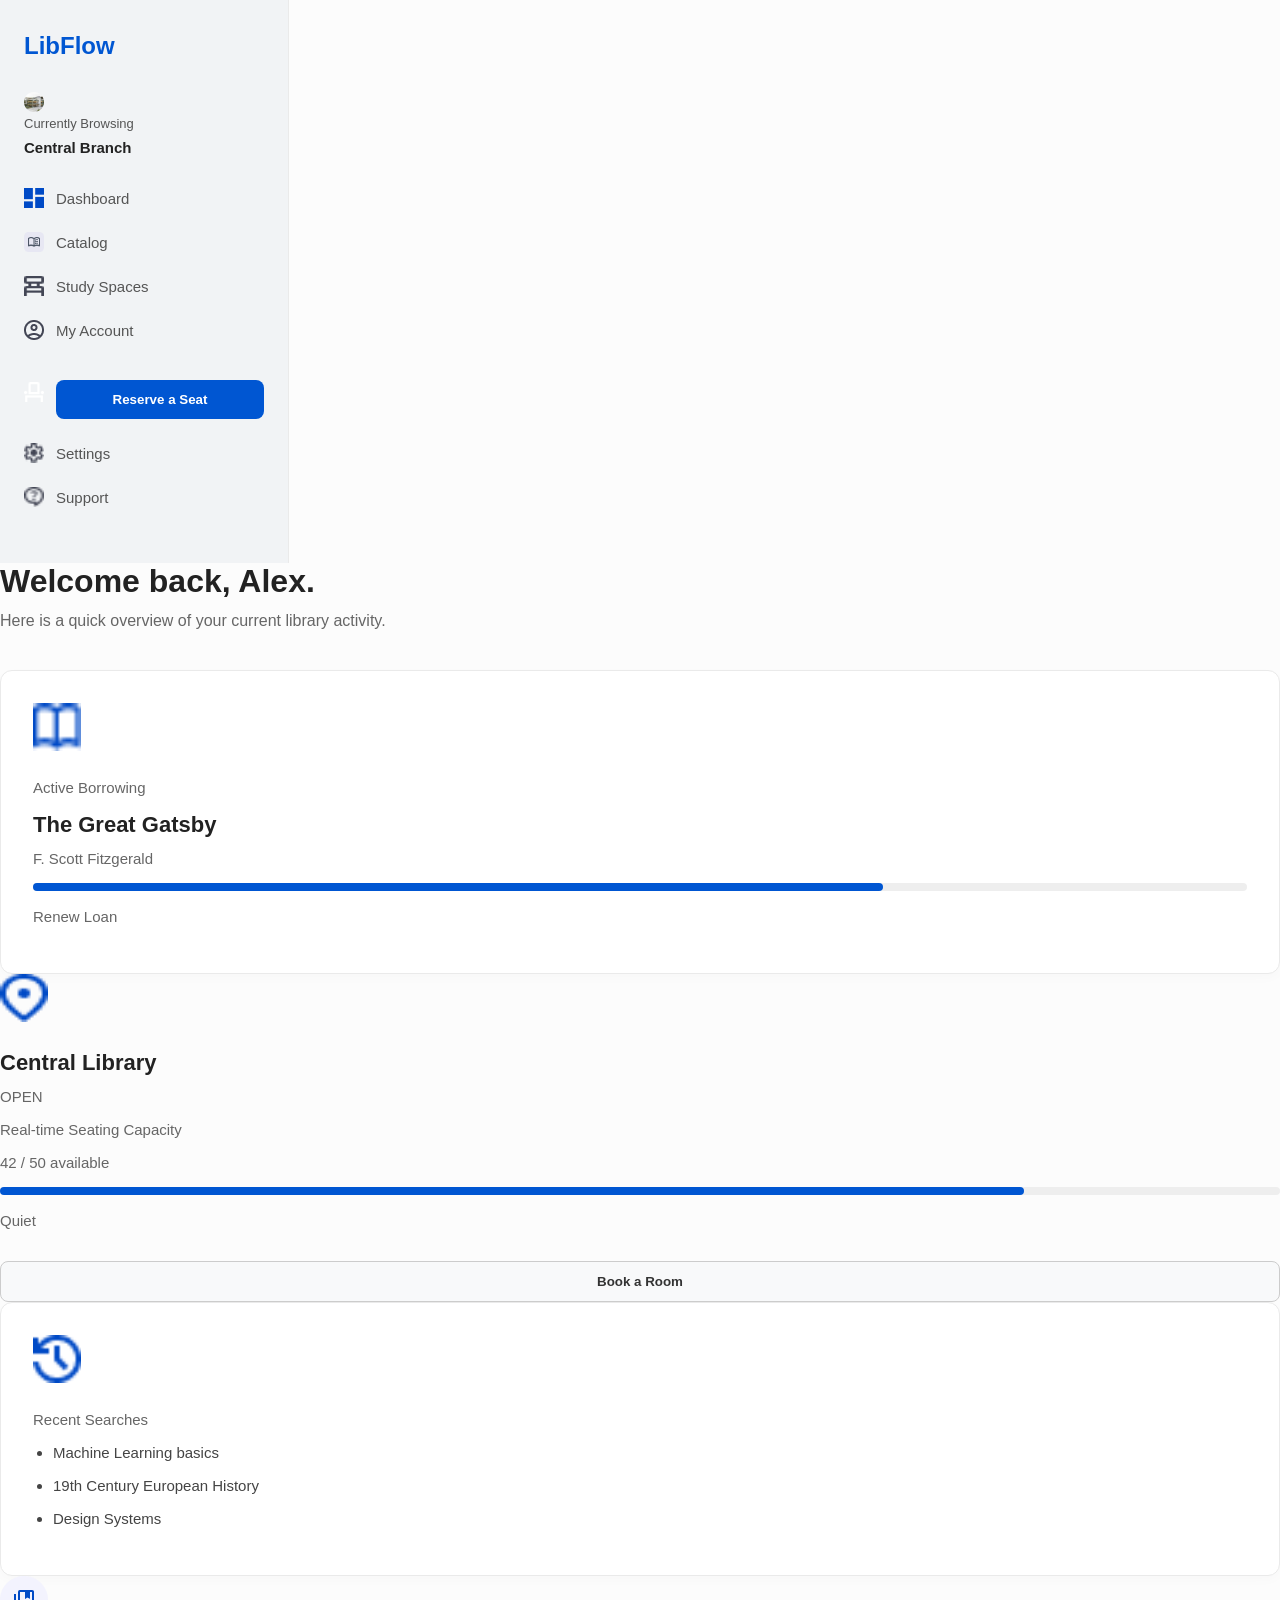
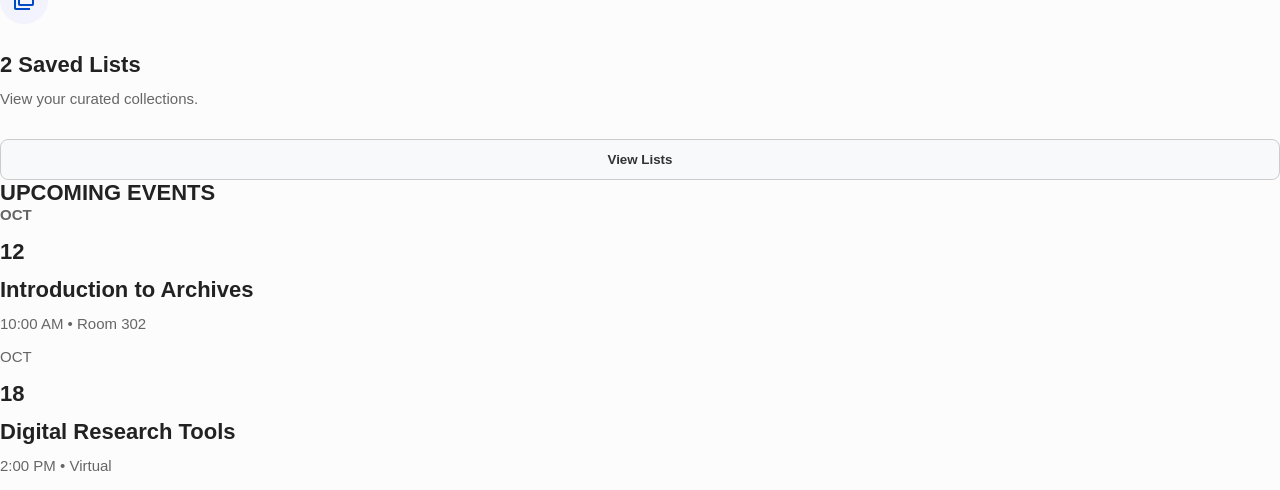
==== dashboard.html @ 7fce4b3e "first commit" ====
<!DOCTYPE html>
<html lang="en">

<head>
    <link rel="stylesheet" href="style.css">
    <meta charset="UTF-8">
    <meta name="viewport" content="width=device-width, initial-scale=1.0">
    <title>Document</title>
</head>

<body>
    <div class="side-nav-section">
        <h1 class="side-nav-title">
            LibFlow
        </h1>
        <img src="images/hero-image-1.png" class="side-nav-img">
        <p class="side-nav-description">
            Currently Browsing
        </p>
        <p class="side-nav-description">
            Central Branch
        </p>
        <div>
            <img src="images/dashboard.icon.png" class="side-nav-img">
            <a class="side-nav-links">
                Dashboard
            </a>
        </div>
        <div>
            <img src="images/black-book.png" class="side-nav-img">
            <a class="side-nav-links">
                Catalog
            </a>
        </div>
        <div>
            <img src="images/chair-2.png" class="side-nav-img">
            <a class="side-nav-links">
                Study Spaces
            </a>
        </div>
        <div>
            <img src="images/account-logo.png" class="side-nav-img">
            <a class="side-nav-links">
                My Account
            </a>
        </div>
        <div>
            <img src="images/study-image.png" class="side-nav-img">
            <button class="side-nav-button">
                Reserve a Seat
            </button>
        </div>
        <div>
            <img src="images/setting-logo.png" class="side-nav-img">
            <a class="side-nav-links">
                Settings
            </a>
        </div>
        <div>
            <img src="images/support-logo.png" class="side-nav-img">
            <a class="side-nav-links">
                Support
            </a>
        </div>
    </div>
    <div class="welcome-container">
        <h1 class="welcome-title">
            Welcome back, Alex.
        </h1>
        <p class="welcome-description">
            Here is a quick overview of your current library activity.
        </p>
    </div>
    <div>
        <div class="active-card">
            <img src="images/book-img.png" class="active-img">
            <p class="active-description">
                Active Borrowing
            </p>
            <h1 class="active-title">
                The Great Gatsby
            </h1>
            <p class="active-description">
                F. Scott Fitzgerald
            </p>
            <progress value="70" max="100">70%</progress class="active-progeress-bar">
            <p class="active-description">
                Renew Loan
            </p>
        </div>
        <div>
            <img src="images/location-image.png" class="active-img">
            <h1 class="active-title">
                Central Library
            </h1>
            <p class="active-description">
                OPEN
            </p>
            <p class="active-description">
                Real-time Seating Capacity
            </p>
            <p class="active-description">
                42
                / 50 available
            </p>
            <progress value="80" max="100">80%</progress class="active-progresss-bar">
            <p class="active-description">
                Quiet
            </p>
            <button class="active-button">
                Book a Room
            </button>
        </div>
    </div>
    <div>
        <div class="event-card">
            <img src="images/clock.png" class="event-img">
            <p class="event-description">
                Recent Searches
            </p>
            <ul class="event-list">
                <li class="event-list-items">
                    Machine Learning basics
                </li>
                <li class="event-list-items">
                    19th Century European History
                </li>
                <li class="event-list-items">
                    Design Systems
                </li>
            </ul>
        </div>
        <div>
            <img src="images/saved-icon.png" class="event-img">
            <h1 class="event-title">
                2 Saved Lists
            </h1>
            <p class="event-description">
                View your curated collections.
            </p>
            <button class="event-button">
                View Lists
            </button>
        </div>
        <div>
            <h1 class="event-title">
                UPCOMING EVENTS
                <p class="event-description">
                    OCT
                </p>
                <h1 class="event-title">
                    12
                </h1>
                <h2 class="event-title">
                    Introduction to Archives
                </h2>
                <p class="event-description">
                    10:00 AM • Room 302
                </p>
                <p class="event-description">
                    OCT
                </p>
                <h1 class="event-title">
                    18
                </h1>
                <h2 class="event-title">
                    Digital Research Tools
                </h2>
                <p class="event-description">
                    2:00 PM • Virtual
                </p>
        </div>
    </div>
</body>

</html>
---- style.css ----
/*global styles*/
body{
 margin: 0;
    font-family: -apple-system, BlinkMacSystemFont, 'Segoe UI', Roboto, Helvetica, Arial, sans-serif;
    color: #333;
    background-color: #fcfcfc;
}
ul{
 list-style-type: none;
    padding: 0;
    margin: 0;
}
a{
text-decoration: none;
    color: inherit;
    cursor: pointer;
}
text-blue {
    color: #0056D2;
}
/* =========================================
   Landing Page (index.html)
   ========================================= */
/* Navigation */
.nav-section {
    display: flex;
    justify-content: space-between;
    align-items: center;
    padding: 20px 60px;
    background-color: #fff;
    border-bottom: 1px solid #eaeaea;
}
.nav-description {
    font-size: 24px;
    font-weight: 900;
    color: #0056D2;
    margin: 0;
}
nav-button {
    background: none;
    border: none;
    font-size: 16px;
    font-weight: 600;
    margin-left: 20px;
    cursor: pointer;
    padding: 10px 20px;
    border-radius: 6px;
    color: #333;
}
.nav-button:last-child {
    background-color: #0056D2;
    color: #fff;
}
/* Hero */
.hero-section {
    display: flex;
    justify-content: space-between;
    align-items: center;
    padding: 80px 60px;
    background-color: #f8f9fa;
    gap: 40px;
}
.hero-section > div {
    flex: 1;
}
.hero-title {
    font-size: 56px;
    line-height: 1.2;
    margin-top: 0;
    margin-bottom: 24px;
    color: #222;
}
.hero-description {
    font-size: 18px;
    color: #555;
    margin-bottom: 40px;
    max-width: 480px;
    line-height: 1.6;
}
.hero-input {
    padding: 14px 20px;
    font-size: 16px;
    border: 1px solid #ccc;
    border-radius: 8px;
    width: 320px;
    outline: none;
}
.hero-button {
    padding: 14px 28px;
    font-size: 16px;
    font-weight: 600;
    background-color: #0056D2;
    color: #fff;
    border: none;
    border-radius: 8px;
    cursor: pointer;
    margin-left: 12px;
}
.hero-img {
    width: 100%;
    border-radius: 12px;
    box-shadow: 0 20px 40px rgba(0,0,0,0.05);
}
/* Workflow Section */
.workflow-section {
    padding: 80px 60px;
    text-align: center;
    background-color: #fff;
}
.workflow-section > .workflow-title {
    font-size: 32px;
    margin-bottom: 16px;
    color: #222;
}
.workflow-section > .workflow-description {
    font-size: 18px;
    color: #666;
    margin-bottom: 60px;
}
.workflow-cards {
    display: flex;
    justify-content: space-between;
    gap: 30px;
    text-align: left;
}
.workflow-cards > div {
    flex: 1;
    padding: 40px;
    background-color: #f8f9fa;
    border-radius: 12px;
    border: 1px solid #eaeaea;
}
.workflow-cards .workflow-img {
    width: 48px;
    height: 48px;
    margin-bottom: 24px;
}
.workflow-cards .workflow-title {
    font-size: 20px;
    margin-bottom: 12px;
    color: #222;
}
.workflow-cards .workflow-description {
    font-size: 15px;
    color: #555;
    line-height: 1.6;
}
/* Context Section */
.context-section {
    display: flex;
    align-items: center;
    padding: 80px 60px;
    background-color: #f8f9fa;
    gap: 80px;
}
.context-image-wrapper {
    flex: 1;
}
.context-img {
    width: 100%;
    border-radius: 12px;
    box-shadow: 0 10px 30px rgba(0,0,0,0.1);
}
.context-content {
    flex: 1;
}
.context-title {
    font-size: 32px;
    margin-bottom: 24px;
    color: #222;
}
.context-description {
    font-size: 18px;
    color: #555;
    margin-bottom: 32px;
    line-height: 1.6;
}
.workflow-list-items {
    font-size: 16px;
    margin-bottom: 16px;
    display: flex;
    align-items: center;
    color: #444;
}
.workflow-list-items::before {
    content: '✓';
    color: #0056D2;
    font-weight: bold;
    margin-right: 12px;
    background: #e6f0ff;
    padding: 2px 6px;
    border-radius: 50%;
    font-size: 12px;
}
/* Quote Section */
.quote-section {
    padding: 100px 60px;
    text-align: center;
    background-color: #fff;
    display: flex;
    flex-direction: column;
    align-items: center;
}
.quote-content {
    max-width: 800px;
}
.quote-text {
    font-size: 26px;
    font-weight: 500;
    color: #333;
    line-height: 1.5;
    margin-bottom: 40px;
}
.quote-section .workflow-img {
    width: 56px;
    height: 56px;
    border-radius: 50%;
    margin-bottom: 16px;
    object-fit: cover;
}
.quote-author {
    font-size: 16px;
    color: #666;
    line-height: 1.4;
}
.quote-author strong {
    color: #222;
    font-size: 18px;
}
/* Footer Section */
.footer-section {
    display: flex;
    justify-content: space-between;
    align-items: center;
    padding: 40px 60px;
    background-color: #f1f3f5;
    border-top: 1px solid #e9ecef;
}
.footer-section .workflow-title {
    font-size: 24px;
    font-weight: 900;
    color: #0056D2;
    margin: 0 0 8px 0;
}
.footer-section .workflow-description {
    font-size: 14px;
    color: #666;
    margin: 4px 0;
}
.footer-section .workflow-links {
    margin-left: 24px;
    font-size: 14px;
    color: #555;
    font-weight: 500;
}
.footer-section .workflow-links:hover {
    color: #0056D2;
}
/* =========================================
   Dashboard & Study Spaces
   ========================================= */
.dashboard-layout {
    display: flex;
    min-height: 100vh;
    background-color: #f8f9fa;
}
/* Side Navigation */
.side-nav-section {
    width: 240px;
    background-color: #f1f3f5;
    padding: 32px 24px;
    border-right: 1px solid #eaeaea;
    display: flex;
    flex-direction: column;
}
.side-nav-title {
    font-size: 24px;
    font-weight: 900;
    color: #0056D2;
    margin: 0 0 32px 0;
}
.side-nav-img {
    width: 20px;
    height: 20px;
    margin-right: 12px;
}
.side-nav-section > p.side-nav-description {
    margin: 4px 0;
    font-size: 13px;
    color: #555; 
}
.side-nav-section > p.side-nav-description:nth-of-type(2) {
    font-weight: 700;
    color: #222;
    margin-bottom: 32px;
    font-size: 15px;
}
.side-nav-section > div {
    display: flex;
    align-items: center;
    margin-bottom: 24px;
    cursor: pointer;
    color: #555;
}
.side-nav-section > div:hover {
    color: #0056D2;
}
.side-nav-links {
    font-size: 15px;
    font-weight: 500;
}
.side-nav-button {
    background-color: #0056D2;
    color: #fff;
    border: none;
    padding: 12px;
    width: 100%;
    border-radius: 8px;
    font-weight: 600;
    cursor: pointer;
    margin-top: 16px;
    margin-left: 0;
}
/* Main Content Area */
.main-content {
    flex: 1;
    padding: 48px;
    max-width: 1200px;
}
.welcome-title {
    font-size: 32px;
    margin: 0 0 12px 0;
    color: #222;
}
.welcome-description {
    font-size: 16px;
    color: #666;
    margin: 0 0 40px 0;
}
/* Dashboard Grid Layout */
.dashboard-grid {
    display: flex;
    gap: 32px;
}
.dashboard-grid > div {
    display: flex;
    flex-direction: column;
    gap: 32px;
    flex: 1;
}
/* Card Styles */
.active-card, .event-card, .dashboard-grid > div > div {
    background: #fff;
    border: 1px solid #eaeaea;
    border-radius: 12px;
    padding: 32px;
    box-shadow: 0 4px 12px rgba(0,0,0,0.02);
}
.active-img, .event-img {
    width: 48px;
    height: 48px;
    margin-bottom: 24px;
}
.active-title, .event-title {
    font-size: 22px;
    margin: 0 0 12px 0;
    color: #222;
}
.active-description, .event-description {
    font-size: 15px;
    color: #666;
    margin: 0 0 16px 0;
}
/* Progress bars */
progress {
    width: 100%;
    height: 8px;
    border-radius: 4px;
    margin-bottom: 16px;
    appearance: none;
    -webkit-appearance: none;
}
progress::-webkit-progress-bar {
    background-color: #eee;
    border-radius: 4px;
}
progress::-webkit-progress-value {
    background-color: #0056D2;
    border-radius: 4px;
}
.active-button, .event-button {
    background-color: #f8f9fa;
    color: #333;
    border: 1px solid #ccc;
    padding: 12px;
    width: 100%;
    border-radius: 8px;
    font-weight: 600;
    cursor: pointer;
    margin-top: 16px;
}
.active-button:hover, .event-button:hover {
    background-color: #eee;
}
.event-list {
    margin-left: 20px;
    list-style-type: disc;
}
.event-list-items {
    font-size: 15px;
    margin-bottom: 16px;
    color: #444;
}
/* Study Spaces Specific */
.seating {
    display: flex;
    align-items: center;
    margin-bottom: 40px;
}
.seating-title {
    font-size: 28px;
    margin: 0 24px 0 0;
    color: #222;
}
.seating-img {
    width: 24px;
    height: 24px;
    margin-right: 8px;
}
.seating-description {
    font-size: 15px;
    font-weight: 600;
    color: #555;
    margin: 0 24px 0 0;
    background: #e9ecef;
    padding: 4px 12px;
    border-radius: 16px;
}
/* Grid for Study Spaces */
.main-content > div:not(.seating):not(.LibFlow):not(.welcome-container):not(.dashboard-grid) {
    display: flex;
    gap: 32px;
    margin-bottom: 32px;
}
.main-content > div:not(.seating):not(.LibFlow):not(.welcome-container):not(.dashboard-grid) > div {
    flex: 1;
    background: #fff;
    border: 1px solid #eaeaea;
    border-radius: 12px;
    padding: 32px;
    box-shadow: 0 4px 12px rgba(0,0,0,0.02);
}
.General-study-title, .Computer-lab-title {
    font-size: 22px;
    margin: 0 0 12px 0;
    color: #222;
}
.General-study-description, .Computer-lab-description {
    font-size: 15px;
    color: #666;
    margin: 0 0 16px 0;
}
.General-study-progress-bar {
    width: 100%;
}
.Computer-lab-img, .General-study-img {
    max-width: 100%;
    margin-top: 24px;
    border-radius: 8px;
}
/* Lists in Study spaces */
.Computer-lab-list {
    margin-left: 20px;
    list-style-type: circle;
}
.Computer-lab-list-items {
    font-size: 14px;
    margin-bottom: 8px;
    color: #555;
}
/* Libflow Footer for inner pages */
.LibFlow {
    margin-top: 60px;
    padding-top: 32px;
    border-top: 1px solid #eaeaea;
    display: flex;
    align-items: center;
    gap: 24px;
}
.LibFlow-title {
    font-size: 20px;
    font-weight: 900;
    color: #0056D2;
    margin: 0;
}
.LibFlow-description {
    font-size: 14px;
    color: #666;
    margin: 0;
    flex: 1;
}
.Libflow-links {
    font-size: 14px;
    color: #555;
    font-weight: 500;
}
.Libflow-links:hover {
    color: #0056D2;
}
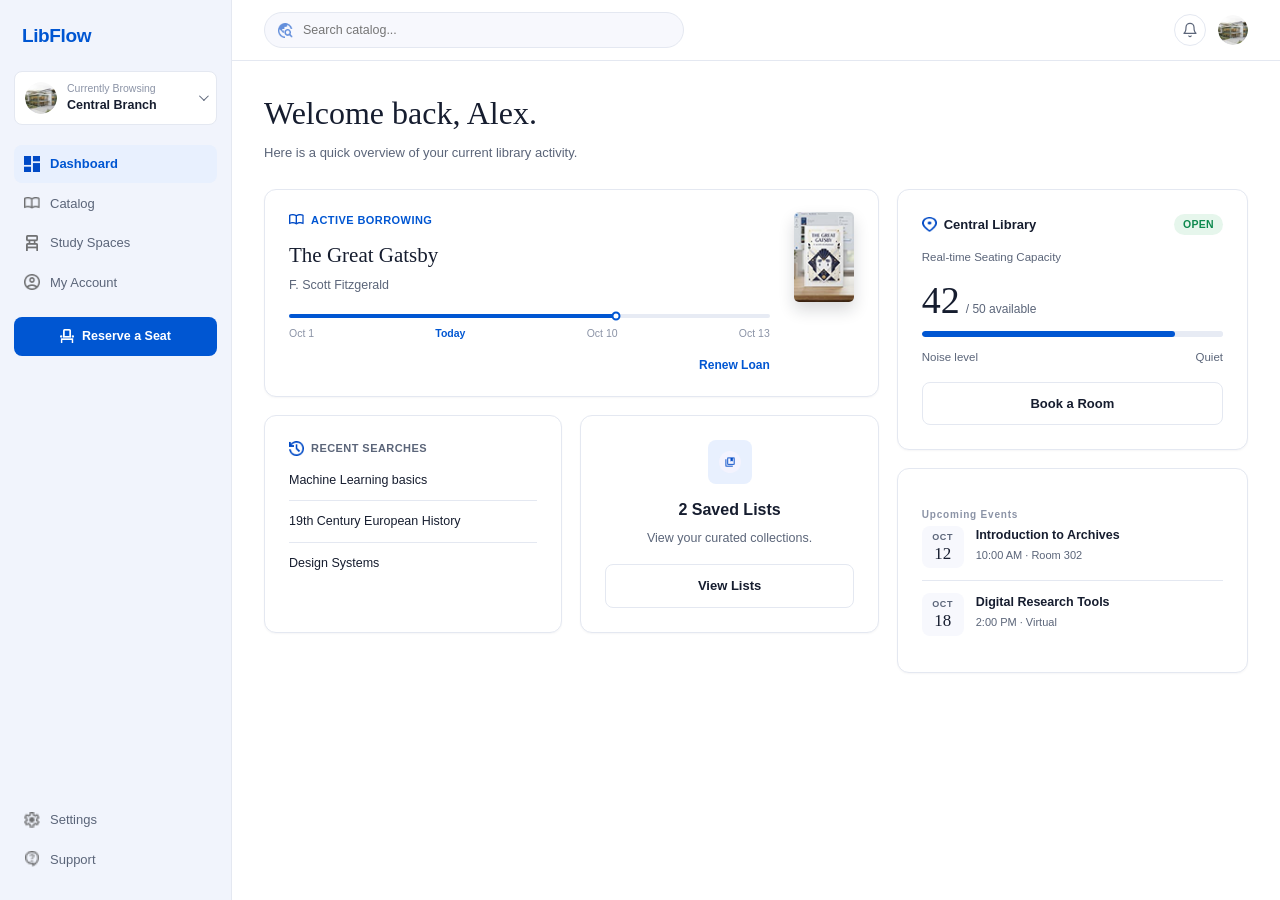
==== commit f18eeaf2: "ix" ====
--- a/dashboard.html
+++ b/dashboard.html
@@ -2,175 +2,223 @@
 <html lang="en">
 
 <head>
-    <link rel="stylesheet" href="style.css">
     <meta charset="UTF-8">
     <meta name="viewport" content="width=device-width, initial-scale=1.0">
-    <title>Document</title>
+    <title>LibFlow — Dashboard</title>
+    <link rel="stylesheet" href="style.css">
 </head>
 
-<body>
-    <div class="side-nav-section">
-        <h1 class="side-nav-title">
-            LibFlow
-        </h1>
-        <img src="images/hero-image-1.png" class="side-nav-img">
-        <p class="side-nav-description">
-            Currently Browsing
-        </p>
-        <p class="side-nav-description">
-            Central Branch
-        </p>
-        <div>
-            <img src="images/dashboard.icon.png" class="side-nav-img">
-            <a class="side-nav-links">
-                Dashboard
+<body class="app-body">
+    <!-- =====================================================================
+         APP SHELL
+         Structure fix: sidebar and content are now children of ONE flex
+         container (.dashboard-layout). In the original both were siblings
+         directly inside <body>, so there was no row to lay them out in and
+         the sidebar became a full-width block above the content.
+         ================================================================== -->
+    <div class="dashboard-layout">
+
+        <!-- ---------------- SIDEBAR ---------------- -->
+        <aside class="side-nav-section">
+            <h1 class="side-nav-title">LibFlow</h1>
+
+            <!-- Branch switcher: flex row of avatar | text | chevron -->
+            <a class="branch-card" href="study.html">
+                <img src="images/hero-image-1.png" class="branch-img" alt="">
+                <span class="branch-text">
+                    <span class="branch-label">Currently Browsing</span>
+                    <span class="branch-name">Central Branch</span>
+                </span>
+                <span class="branch-chevron" aria-hidden="true"></span>
             </a>
-        </div>
-        <div>
-            <img src="images/black-book.png" class="side-nav-img">
-            <a class="side-nav-links">
-                Catalog
-            </a>
-        </div>
-        <div>
-            <img src="images/chair-2.png" class="side-nav-img">
-            <a class="side-nav-links">
-                Study Spaces
-            </a>
-        </div>
-        <div>
-            <img src="images/account-logo.png" class="side-nav-img">
-            <a class="side-nav-links">
-                My Account
-            </a>
-        </div>
-        <div>
-            <img src="images/study-image.png" class="side-nav-img">
-            <button class="side-nav-button">
+
+            <nav class="side-nav-menu" aria-label="Main">
+                <a class="side-nav-item is-active" href="dashboard.html" aria-current="page">
+                    <img src="images/dashboard.icon.png" class="side-nav-img" alt="">
+                    <span class="side-nav-links">Dashboard</span>
+                </a>
+                <a class="side-nav-item" href="#">
+                    <img src="images/book-img.png" class="side-nav-img" alt="">
+                    <span class="side-nav-links">Catalog</span>
+                </a>
+                <a class="side-nav-item" href="study.html">
+                    <img src="images/chair-2.png" class="side-nav-img" alt="">
+                    <span class="side-nav-links">Study Spaces</span>
+                </a>
+                <a class="side-nav-item" href="#">
+                    <img src="images/account-logo.png" class="side-nav-img" alt="">
+                    <span class="side-nav-links">My Account</span>
+                </a>
+            </nav>
+
+            <button class="side-nav-button" type="button">
+                <img src="images/study-image.png" alt="">
                 Reserve a Seat
             </button>
-        </div>
-        <div>
-            <img src="images/setting-logo.png" class="side-nav-img">
-            <a class="side-nav-links">
-                Settings
-            </a>
-        </div>
-        <div>
-            <img src="images/support-logo.png" class="side-nav-img">
-            <a class="side-nav-links">
-                Support
-            </a>
-        </div>
-    </div>
-    <div class="welcome-container">
-        <h1 class="welcome-title">
-            Welcome back, Alex.
-        </h1>
-        <p class="welcome-description">
-            Here is a quick overview of your current library activity.
-        </p>
-    </div>
-    <div>
-        <div class="active-card">
-            <img src="images/book-img.png" class="active-img">
-            <p class="active-description">
-                Active Borrowing
-            </p>
-            <h1 class="active-title">
-                The Great Gatsby
-            </h1>
-            <p class="active-description">
-                F. Scott Fitzgerald
-            </p>
-            <progress value="70" max="100">70%</progress class="active-progeress-bar">
-            <p class="active-description">
-                Renew Loan
-            </p>
-        </div>
-        <div>
-            <img src="images/location-image.png" class="active-img">
-            <h1 class="active-title">
-                Central Library
-            </h1>
-            <p class="active-description">
-                OPEN
-            </p>
-            <p class="active-description">
-                Real-time Seating Capacity
-            </p>
-            <p class="active-description">
-                42
-                / 50 available
-            </p>
-            <progress value="80" max="100">80%</progress class="active-progresss-bar">
-            <p class="active-description">
-                Quiet
-            </p>
-            <button class="active-button">
-                Book a Room
-            </button>
-        </div>
-    </div>
-    <div>
-        <div class="event-card">
-            <img src="images/clock.png" class="event-img">
-            <p class="event-description">
-                Recent Searches
-            </p>
-            <ul class="event-list">
-                <li class="event-list-items">
-                    Machine Learning basics
-                </li>
-                <li class="event-list-items">
-                    19th Century European History
-                </li>
-                <li class="event-list-items">
-                    Design Systems
-                </li>
-            </ul>
-        </div>
-        <div>
-            <img src="images/saved-icon.png" class="event-img">
-            <h1 class="event-title">
-                2 Saved Lists
-            </h1>
-            <p class="event-description">
-                View your curated collections.
-            </p>
-            <button class="event-button">
-                View Lists
-            </button>
-        </div>
-        <div>
-            <h1 class="event-title">
-                UPCOMING EVENTS
-                <p class="event-description">
-                    OCT
-                </p>
-                <h1 class="event-title">
-                    12
-                </h1>
-                <h2 class="event-title">
-                    Introduction to Archives
-                </h2>
-                <p class="event-description">
-                    10:00 AM • Room 302
-                </p>
-                <p class="event-description">
-                    OCT
-                </p>
-                <h1 class="event-title">
-                    18
-                </h1>
-                <h2 class="event-title">
-                    Digital Research Tools
-                </h2>
-                <p class="event-description">
-                    2:00 PM • Virtual
-                </p>
-        </div>
+
+            <!-- margin-top:auto pins this group to the bottom of the sidebar -->
+            <nav class="side-nav-footer" aria-label="Secondary">
+                <a class="side-nav-item" href="#">
+                    <img src="images/setting-logo.png" class="side-nav-img" alt="">
+                    <span class="side-nav-links">Settings</span>
+                </a>
+                <a class="side-nav-item" href="#">
+                    <img src="images/support-logo.png" class="side-nav-img" alt="">
+                    <span class="side-nav-links">Support</span>
+                </a>
+            </nav>
+        </aside>
+
+        <!-- ---------------- MAIN COLUMN ---------------- -->
+        <main class="main-content">
+
+            <!-- Top bar: space-between pushes search left, actions right -->
+            <div class="app-topbar">
+                <div class="app-search">
+                    <img src="images/search.png" alt="">
+                    <label for="catalog-search" class="visually-hidden">Search catalog</label>
+                    <input id="catalog-search" type="search" placeholder="Search catalog...">
+                </div>
+
+                <div class="app-topbar-actions">
+                    <button class="icon-button" type="button" aria-label="Notifications">
+                        <svg width="16" height="16" viewBox="0 0 24 24" fill="none" stroke="currentColor"
+                            stroke-width="1.8" stroke-linecap="round" stroke-linejoin="round" aria-hidden="true">
+                            <path d="M18 8a6 6 0 1 0-12 0c0 7-3 9-3 9h18s-3-2-3-9"></path>
+                            <path d="M13.7 21a2 2 0 0 1-3.4 0"></path>
+                        </svg>
+                    </button>
+                    <img src="images/hero-image-1.png" class="app-avatar" alt="Alex's profile">
+                </div>
+            </div>
+
+            <div class="page-body">
+                <div class="welcome-container">
+                    <h2 class="welcome-title">Welcome back, Alex.</h2>
+                    <p class="welcome-description">
+                        Here is a quick overview of your current library activity.
+                    </p>
+                </div>
+
+                <!-- Two columns. The wide column holds borrowing + the two small
+                     cards; the narrow one holds branch status and events. -->
+                <div class="dashboard-grid">
+
+                    <div class="dashboard-column dashboard-column--wide">
+                        <!-- Active borrowing: flex row of text | cover -->
+                        <section class="card borrow-card">
+                            <div class="borrow-main">
+                                <div class="card-head">
+                                    <img src="images/book-img.png" alt="">
+                                    <p class="card-label">Active Borrowing</p>
+                                </div>
+
+                                <h3 class="borrow-title">The Great Gatsby</h3>
+                                <p class="borrow-author">F. Scott Fitzgerald</p>
+
+                                <div class="timeline">
+                                    <div class="timeline-track">
+                                        <div class="timeline-fill"></div>
+                                        <div class="timeline-dot"></div>
+                                    </div>
+                                    <div class="timeline-labels">
+                                        <span>Oct 1</span>
+                                        <span class="is-today">Today</span>
+                                        <span>Oct 10</span>
+                                        <span>Oct 13</span>
+                                    </div>
+                                </div>
+
+                                <div class="card-actions">
+                                    <a class="card-link" href="#">Renew Loan</a>
+                                </div>
+                            </div>
+
+                            <img src="images/gat-b.png" class="borrow-cover" alt="Cover of The Great Gatsby">
+                        </section>
+
+                        <div class="dashboard-row">
+                            <section class="card">
+                                <div class="card-head">
+                                    <img src="images/clock.png" alt="">
+                                    <p class="card-label card-label--muted">Recent Searches</p>
+                                </div>
+
+                                <ul class="search-list">
+                                    <li class="search-list-items">Machine Learning basics</li>
+                                    <li class="search-list-items">19th Century European History</li>
+                                    <li class="search-list-items">Design Systems</li>
+                                </ul>
+                            </section>
+
+                            <section class="card card--center">
+                                <span class="icon-tile">
+                                    <img src="images/saved-icon.png" alt="">
+                                </span>
+                                <h3 class="card-title">2 Saved Lists</h3>
+                                <p class="card-description">View your curated collections.</p>
+                                <button class="button button--outline button--block" type="button">View Lists</button>
+                            </section>
+                        </div>
+                    </div>
+
+                    <div class="dashboard-column">
+                        <!-- Branch status -->
+                        <section class="card">
+                            <div class="branch-head">
+                                <img src="images/location-image.png" alt="">
+                                <p class="card-label">Central Library</p>
+                                <span class="tag tag--ok">OPEN</span>
+                            </div>
+
+                            <p class="card-meta">Real-time Seating Capacity</p>
+
+                            <div class="stat-line">
+                                <span class="stat-value">42</span>
+                                <span class="stat-unit">/ 50 available</span>
+                            </div>
+
+                            <progress value="84" max="100">84%</progress>
+
+                            <div class="stat-row">
+                                <span>Noise level</span>
+                                <span>Quiet</span>
+                            </div>
+
+                            <button class="button button--outline button--block" type="button">Book a Room</button>
+                        </section>
+
+                        <!-- Upcoming events -->
+                        <section class="card">
+                            <p class="feature-heading">Upcoming Events</p>
+
+                            <div class="event-item">
+                                <div class="event-date">
+                                    <span class="event-month">OCT</span>
+                                    <span class="event-day">12</span>
+                                </div>
+                                <div>
+                                    <h3 class="event-title">Introduction to Archives</h3>
+                                    <p class="event-meta">10:00 AM &middot; Room 302</p>
+                                </div>
+                            </div>
+
+                            <div class="event-item">
+                                <div class="event-date">
+                                    <span class="event-month">OCT</span>
+                                    <span class="event-day">18</span>
+                                </div>
+                                <div>
+                                    <h3 class="event-title">Digital Research Tools</h3>
+                                    <p class="event-meta">2:00 PM &middot; Virtual</p>
+                                </div>
+                            </div>
+                        </section>
+                    </div>
+                </div>
+            </div>
+        </main>
     </div>
 </body>
 
-</html>+</html>
--- a/style.css
+++ b/style.css
@@ -1,509 +1,1877 @@
-/*global styles*/
-body{
- margin: 0;
-    font-family: -apple-system, BlinkMacSystemFont, 'Segoe UI', Roboto, Helvetica, Arial, sans-serif;
-    color: #333;
-    background-color: #fcfcfc;
-}
-ul{
- list-style-type: none;
+/* =========================================================================
+   LibFlow — corrected stylesheet
+   -------------------------------------------------------------------------
+   Teaching note: every rule below that fixes one of the original layout
+   bugs carries a short comment naming the concept. Read the comments in
+   order; they follow the same order as the pages.
+
+   The three recurring mistakes in the original file were:
+     1. Layout rules existed (.workflow-cards, .context-section, .quote-section,
+        .footer-section, .dashboard-layout) but the HTML never used them,
+        so the flex containers were never created.
+     2. Selectors lost their dot (`nav-button` instead of `.nav-button`),
+        so the rule matched a <nav-button> element that does not exist.
+     3. Content was positioned by guessing with :not() chains and raw <div>s
+        instead of giving each block a class of its own.
+   ========================================================================= */
+
+
+/* =========================================================================
+   1. DESIGN TOKENS
+   One place for colours, type, radii and shadows. Change --brand here and
+   the whole site follows.
+   ========================================================================= */
+:root {
+    /* colour */
+    --brand: #0056d2;
+    --brand-dark: #0044a8;
+    --brand-tint: #e8f0fe;
+    --ink: #161d2f;
+    --ink-soft: #5b6579;
+    --ink-faint: #8b93a6;
+    --line: #e4e8f1;
+    --surface: #ffffff;
+    --surface-page: #f7f8fd;
+    --surface-soft: #f1f4fc;
+    --green: #0f8a4f;
+    --green-tint: #e6f6ec;
+    --amber: #a86a12;
+    --amber-tint: #fdf3e2;
+    --red: #c53a2f;
+    --red-tint: #fdecea;
+
+    /* type */
+    --font-sans: -apple-system, BlinkMacSystemFont, "Segoe UI", Roboto, Helvetica, Arial, sans-serif;
+    --font-display: Georgia, "Iowan Old Style", "Times New Roman", serif;
+
+    /* shape */
+    --radius-sm: 8px;
+    --radius: 12px;
+    --radius-lg: 16px;
+    --radius-pill: 999px;
+
+    /* elevation */
+    --shadow-sm: 0 1px 2px rgba(16, 24, 40, 0.04);
+    --shadow: 0 1px 2px rgba(16, 24, 40, 0.04), 0 10px 24px rgba(16, 24, 40, 0.05);
+
+    /* layout */
+    --container: 1120px;
+    --gutter: 32px;
+}
+
+
+/* =========================================================================
+   2. RESET / BASE
+   ========================================================================= */
+
+/* border-box: padding is drawn INSIDE the declared width.
+   Without this, a 100%-wide card + 32px padding becomes wider than its
+   parent — the classic cause of horizontal scrollbars. */
+*,
+*::before,
+*::after {
+    box-sizing: border-box;
+}
+
+body {
+    margin: 0;
+    font-family: var(--font-sans);
+    font-size: 15px;
+    line-height: 1.5;
+    color: var(--ink);
+    background-color: var(--surface);
+    -webkit-font-smoothing: antialiased;
+}
+
+/* Images are inline by default, which leaves a 4px gap under them.
+   display:block removes it and lets max-width keep them inside cards. */
+img {
+    display: block;
+    max-width: 100%;
+}
+
+ul {
+    list-style: none;
     padding: 0;
     margin: 0;
 }
-a{
-text-decoration: none;
+
+a {
+    text-decoration: none;
     color: inherit;
+}
+
+button,
+input {
+    font: inherit;
+    color: inherit;
+}
+
+/* Visible keyboard focus everywhere — accessibility, one rule. */
+a:focus-visible,
+button:focus-visible,
+input:focus-visible {
+    outline: 2px solid var(--brand);
+    outline-offset: 2px;
+}
+
+/* The centring container: max-width + auto margins. Every section puts its
+   content inside one so all sections line up on the same vertical edges. */
+.container {
+    width: 100%;
+    max-width: var(--container);
+    margin: 0 auto;
+    padding: 0 var(--gutter);
+}
+
+/* Utility: the blue accent used inside headings. */
+.text-blue {
+    color: var(--brand);
+}
+
+.visually-hidden {
+    position: absolute;
+    width: 1px;
+    height: 1px;
+    overflow: hidden;
+    clip: rect(0 0 0 0);
+    white-space: nowrap;
+}
+
+
+/* =========================================================================
+   3. SHARED PIECES
+   ========================================================================= */
+
+/* Icon tile: flex centre, so any icon inside it is optically centred
+   without margins or line-height hacks. */
+.icon-tile {
+    display: flex;
+    align-items: center;
+    justify-content: center;
+    flex: 0 0 auto;            /* tile keeps its size when the card shrinks */
+    width: 44px;
+    height: 44px;
+    border-radius: var(--radius-sm);
+    background-color: var(--brand-tint);
+}
+
+.icon-tile img {
+    width: 22px;
+    height: 22px;
+    object-fit: contain;
+}
+
+/* Card: a column flex container so a footer/button can be pushed to the
+   bottom with margin-top:auto. */
+.card {
+    display: flex;
+    flex-direction: column;
+    padding: 24px;
+    background-color: var(--surface);
+    border: 1px solid var(--line);
+    border-radius: var(--radius);
+    box-shadow: var(--shadow-sm);
+}
+
+/* Small status labels (OPEN, Available, Moderate, High Traffic). */
+.tag {
+    display: inline-flex;
+    align-items: center;
+    gap: 5px;
+    padding: 3px 9px;
+    border-radius: var(--radius-pill);
+    font-size: 10.5px;
+    font-weight: 700;
+    letter-spacing: 0.03em;
+    white-space: nowrap;
+}
+
+.tag--ok {
+    background-color: var(--green-tint);
+    color: var(--green);
+}
+
+.tag--warn {
+    background-color: var(--amber-tint);
+    color: var(--amber);
+}
+
+.tag--busy {
+    background-color: var(--red-tint);
+    color: var(--red);
+}
+
+/* Buttons ---------------------------------------------------------------*/
+.button {
+    display: inline-flex;
+    align-items: center;
+    justify-content: center;
+    gap: 8px;
+    padding: 11px 18px;
+    border: 1px solid transparent;
+    border-radius: var(--radius-sm);
+    font-size: 13px;
+    font-weight: 600;
     cursor: pointer;
-}
-text-blue {
-    color: #0056D2;
-}
-/* =========================================
-   Landing Page (index.html)
-   ========================================= */
-/* Navigation */
+    transition: background-color 0.18s ease, border-color 0.18s ease, transform 0.18s ease;
+}
+
+.button--primary {
+    background-color: var(--brand);
+    color: #fff;
+}
+
+.button--primary:hover {
+    background-color: var(--brand-dark);
+    transform: translateY(-1px);
+}
+
+.button--outline {
+    background-color: var(--surface);
+    border-color: var(--line);
+    color: var(--ink);
+}
+
+.button--outline:hover {
+    border-color: #c9d2e6;
+    background-color: var(--surface-page);
+}
+
+.button--block {
+    width: 100%;
+}
+
+/* Progress bars ---------------------------------------------------------*/
+/* One rule set for the native <progress> element: no height on the
+   parent, the element itself gets a fixed height and rounded track. */
+progress {
+    appearance: none;
+    -webkit-appearance: none;
+    width: 100%;
+    height: 6px;
+    border: none;
+    border-radius: 3px;
+    background-color: #e7ebf4;
+    overflow: hidden;
+}
+
+progress::-webkit-progress-bar {
+    background-color: #e7ebf4;
+    border-radius: 3px;
+}
+
+progress::-webkit-progress-value {
+    background-color: var(--brand);
+    border-radius: 3px;
+}
+
+progress::-moz-progress-bar {
+    background-color: var(--brand);
+    border-radius: 3px;
+}
+
+
+/* =========================================================================
+   4. LANDING PAGE — NAVIGATION
+   ========================================================================= */
 .nav-section {
-    display: flex;
-    justify-content: space-between;
-    align-items: center;
-    padding: 20px 60px;
-    background-color: #fff;
-    border-bottom: 1px solid #eaeaea;
-}
-.nav-description {
-    font-size: 24px;
-    font-weight: 900;
-    color: #0056D2;
+    position: sticky;
+    top: 0;
+    z-index: 10;
+    background-color: rgba(255, 255, 255, 0.92);
+    backdrop-filter: blur(8px);
+    border-bottom: 1px solid var(--line);
+}
+
+.nav-inner {
+    display: flex;                 /* puts brand and actions on one row */
+    align-items: center;           /* centres them vertically */
+    justify-content: space-between;/* pushes them to the two ends */
+    height: 64px;
+}
+
+.brand {
+    font-size: 19px;
+    font-weight: 800;
+    letter-spacing: -0.02em;
+    color: var(--brand);
+}
+
+.nav-actions {
+    display: flex;
+    align-items: center;
+    gap: 8px;
+}
+
+/* Previously written as `nav-button` — no dot, so it never applied. */
+.nav-button {
+    display: inline-flex;
+    align-items: center;
+    padding: 8px 16px;
+    border: 1px solid transparent;
+    border-radius: var(--radius-sm);
+    background: none;
+    font-size: 13.5px;
+    font-weight: 600;
+    color: var(--ink);
+    cursor: pointer;
+    transition: background-color 0.18s ease;
+}
+
+.nav-button:hover {
+    background-color: var(--surface-soft);
+}
+
+.nav-button--primary {
+    background-color: var(--brand);
+    color: #fff;
+}
+
+.nav-button--primary:hover {
+    background-color: var(--brand-dark);
+}
+
+
+/* =========================================================================
+   5. LANDING PAGE — HERO
+   ========================================================================= */
+.hero-section {
+    padding: 64px 0 72px;
+    background: linear-gradient(180deg, var(--surface-page) 0%, #fbfcff 100%);
+    border-bottom: 1px solid var(--line);
+}
+
+/* Two equal columns. flex:1 1 0 makes both columns share the free space
+   equally; min-width:0 lets a column shrink below its content's natural
+   width (without it, long text forces overflow). */
+.hero-inner {
+    display: flex;
+    align-items: center;
+    gap: 56px;
+}
+
+.hero-content {
+    flex: 1 1 0;
+    min-width: 0;
+}
+
+.hero-media {
+    flex: 1 1 0;
+    min-width: 0;
+    display: flex;
+    justify-content: flex-end;
+}
+
+.hero-title {
+    margin: 0 0 20px;
+    font-family: var(--font-display);
+    font-size: clamp(34px, 4.2vw, 52px);
+    font-weight: 400;
+    line-height: 1.1;
+    letter-spacing: -0.01em;
+    color: var(--ink);
+}
+
+.hero-description {
+    max-width: 46ch;              /* keeps the line length comfortable */
+    margin: 0 0 28px;
+    font-size: 15.5px;
+    line-height: 1.7;
+    color: var(--ink-soft);
+}
+
+/* Search field + button on one row. The button does not shrink
+   (flex:0 0 auto) while the field does. */
+.hero-search {
+    display: flex;
+    align-items: stretch;
+    gap: 12px;
+}
+
+.hero-search-field {
+    position: relative;           /* anchor for the absolutely placed icon */
+    flex: 1 1 320px;
+    max-width: 340px;
+}
+
+.hero-search-icon {
+    position: absolute;
+    top: 50%;
+    left: 14px;
+    width: 17px;
+    height: 17px;
+    transform: translateY(-50%);  /* exact vertical centring */
+    opacity: 0.7;
+    pointer-events: none;
+}
+
+.hero-input {
+    width: 100%;
+    height: 48px;
+    padding: 0 16px 0 42px;       /* left padding makes room for the icon */
+    border: 1px solid #d7ddec;
+    border-radius: 10px;
+    background-color: var(--surface);
+    font-size: 14.5px;
+    color: var(--ink);
+    transition: border-color 0.18s ease, box-shadow 0.18s ease;
+}
+
+.hero-input::placeholder {
+    color: var(--ink-faint);
+}
+
+.hero-input:focus {
+    border-color: var(--brand);
+    box-shadow: 0 0 0 3px rgba(0, 86, 210, 0.12);
+    outline: none;
+}
+
+.hero-button {
+    flex: 0 0 auto;
+    height: 48px;
+    padding: 0 24px;
+    border: none;
+    border-radius: 10px;
+    background-color: var(--brand);
+    color: #fff;
+    font-size: 14.5px;
+    font-weight: 600;
+    cursor: pointer;
+    transition: background-color 0.18s ease, transform 0.18s ease;
+}
+
+.hero-button:hover {
+    background-color: var(--brand-dark);
+    transform: translateY(-1px);
+}
+
+.hero-trust {
+    display: flex;
+    align-items: center;
+    gap: 10px;
+    margin-top: 24px;
+}
+
+.hero-trust-img {
+    height: 26px;
+    width: auto;
+    opacity: 0.85;
+}
+
+.hero-trust-text {
     margin: 0;
-}
-nav-button {
-    background: none;
-    border: none;
-    font-size: 16px;
-    font-weight: 600;
-    margin-left: 20px;
-    cursor: pointer;
-    padding: 10px 20px;
-    border-radius: 6px;
-    color: #333;
-}
-.nav-button:last-child {
-    background-color: #0056D2;
-    color: #fff;
-}
-/* Hero */
-.hero-section {
-    display: flex;
-    justify-content: space-between;
-    align-items: center;
-    padding: 80px 60px;
-    background-color: #f8f9fa;
-    gap: 40px;
-}
-.hero-section > div {
-    flex: 1;
-}
-.hero-title {
-    font-size: 56px;
-    line-height: 1.2;
-    margin-top: 0;
-    margin-bottom: 24px;
-    color: #222;
-}
-.hero-description {
-    font-size: 18px;
-    color: #555;
-    margin-bottom: 40px;
-    max-width: 480px;
-    line-height: 1.6;
-}
-.hero-input {
-    padding: 14px 20px;
-    font-size: 16px;
-    border: 1px solid #ccc;
-    border-radius: 8px;
-    width: 320px;
-    outline: none;
-}
-.hero-button {
-    padding: 14px 28px;
-    font-size: 16px;
-    font-weight: 600;
-    background-color: #0056D2;
-    color: #fff;
-    border: none;
-    border-radius: 8px;
-    cursor: pointer;
-    margin-left: 12px;
-}
+    font-size: 12.5px;
+    color: var(--ink-soft);
+}
+
 .hero-img {
     width: 100%;
-    border-radius: 12px;
-    box-shadow: 0 20px 40px rgba(0,0,0,0.05);
-}
-/* Workflow Section */
+    border: 1px solid var(--line);
+    border-radius: var(--radius-lg);
+    box-shadow: var(--shadow);
+}
+
+
+/* =========================================================================
+   6. LANDING PAGE — WORKFLOW (the three feature cards)
+   ========================================================================= */
+
+/* Section heading: centred by max-width + auto margins rather than
+   text-align on the whole section (keeps the cards left-aligned). */
+.section-heading {
+    max-width: 620px;
+    margin: 0 auto 44px;
+    text-align: center;
+}
+
 .workflow-section {
-    padding: 80px 60px;
-    text-align: center;
-    background-color: #fff;
-}
-.workflow-section > .workflow-title {
-    font-size: 32px;
-    margin-bottom: 16px;
-    color: #222;
-}
-.workflow-section > .workflow-description {
-    font-size: 18px;
-    color: #666;
-    margin-bottom: 60px;
-}
+    padding: 72px 0 80px;
+    background-color: var(--surface);
+    border-bottom: 1px solid var(--line);
+}
+
+.workflow-title {
+    margin: 0 0 12px;
+    font-family: var(--font-display);
+    font-size: clamp(24px, 2.6vw, 32px);
+    font-weight: 400;
+    color: var(--ink);
+}
+
+.workflow-description {
+    margin: 0;
+    font-size: 14.5px;
+    line-height: 1.65;
+    color: var(--ink-soft);
+}
+
+/* THREE cards on one row. The wrapper is what was missing in the original
+   HTML: without it the cards were plain block elements and stacked. */
 .workflow-cards {
     display: flex;
-    justify-content: space-between;
-    gap: 30px;
-    text-align: left;
-}
-.workflow-cards > div {
-    flex: 1;
-    padding: 40px;
-    background-color: #f8f9fa;
-    border-radius: 12px;
-    border: 1px solid #eaeaea;
-}
-.workflow-cards .workflow-img {
-    width: 48px;
-    height: 48px;
-    margin-bottom: 24px;
-}
-.workflow-cards .workflow-title {
-    font-size: 20px;
-    margin-bottom: 12px;
-    color: #222;
-}
-.workflow-cards .workflow-description {
-    font-size: 15px;
-    color: #555;
-    line-height: 1.6;
-}
-/* Context Section */
+    align-items: stretch;          /* all cards grow to the tallest one */
+    gap: 20px;
+}
+
+/* flex:1 1 0 → every card starts at zero width and shares the row evenly,
+   so the cards are exactly equal regardless of their text length. */
+.workflow-card {
+    flex: 1 1 0;
+    min-width: 0;
+    display: flex;
+    flex-direction: column;
+    align-items: flex-start;
+    padding: 26px;
+    background-color: var(--surface-page);
+    border: 1px solid var(--line);
+    border-radius: var(--radius);
+    transition: border-color 0.18s ease, transform 0.18s ease, box-shadow 0.18s ease;
+}
+
+.workflow-card:hover {
+    border-color: #cfd8ec;
+    transform: translateY(-2px);
+    box-shadow: var(--shadow);
+}
+
+/* Card headings got their own class. The original file reused
+   `.workflow-title` for both the section heading and card headings, which
+   made the two impossible to style independently. */
+.workflow-card-title {
+    margin: 18px 0 8px;
+    font-size: 16.5px;
+    font-weight: 700;
+    color: var(--ink);
+}
+
+.workflow-card-description {
+    margin: 0;
+    font-size: 13.5px;
+    line-height: 1.7;
+    color: var(--ink-soft);
+}
+
+
+/* =========================================================================
+   7. LANDING PAGE — CONTEXT SWITCHING
+   ========================================================================= */
 .context-section {
-    display: flex;
-    align-items: center;
-    padding: 80px 60px;
-    background-color: #f8f9fa;
-    gap: 80px;
-}
-.context-image-wrapper {
-    flex: 1;
-}
+    padding: 80px 0;
+    background-color: var(--surface-page);
+    border-bottom: 1px solid var(--line);
+}
+
+/* Same two-column pattern as the hero: image | text. */
+.context-inner {
+    display: flex;
+    align-items: center;
+    gap: 56px;
+}
+
+.context-media,
+.context-content {
+    flex: 1 1 0;
+    min-width: 0;
+}
+
 .context-img {
     width: 100%;
-    border-radius: 12px;
-    box-shadow: 0 10px 30px rgba(0,0,0,0.1);
-}
-.context-content {
-    flex: 1;
-}
+    border: 1px solid var(--line);
+    border-radius: var(--radius-lg);
+    box-shadow: var(--shadow);
+}
+
 .context-title {
-    font-size: 32px;
-    margin-bottom: 24px;
-    color: #222;
-}
+    margin: 0 0 16px;
+    font-family: var(--font-display);
+    font-size: clamp(23px, 2.5vw, 30px);
+    font-weight: 400;
+    color: var(--ink);
+}
+
 .context-description {
-    font-size: 18px;
-    color: #555;
-    margin-bottom: 32px;
+    margin: 0 0 26px;
+    font-size: 14.5px;
+    line-height: 1.7;
+    color: var(--ink-soft);
+}
+
+/* Checklist: flex column so the gap between items is even, and each item
+   is a flex row so the tick stays aligned with the first line of text
+   even if the text wraps to two lines. */
+.workflow-list {
+    display: flex;
+    flex-direction: column;
+    gap: 14px;
+}
+
+.workflow-list-items {
+    display: flex;
+    align-items: flex-start;
+    gap: 10px;
+    font-size: 14px;
+    color: var(--ink);
+}
+
+/* The tick is drawn by ::before and given flex:0 0 18px so it never
+   shrinks or pushes the text. */
+.workflow-list-items::before {
+    content: "";
+    flex: 0 0 18px;
+    width: 18px;
+    height: 18px;
+    margin-top: 1px;
+    background: url("images/tick.png") center / contain no-repeat;
+}
+
+
+/* =========================================================================
+   8. LANDING PAGE — QUOTE
+   ========================================================================= */
+.quote-section {
+    padding: 76px 0 72px;
+    background-color: var(--surface-soft);
+    border-bottom: 1px solid var(--line);
+}
+
+/* Centred column: flex column + align-items:center centres every child
+   horizontally, whatever its width. */
+.quote-content {
+    display: flex;
+    flex-direction: column;
+    align-items: center;
+    text-align: center;
+}
+
+.quote-mark {
+    display: block;
+    height: 30px;
+    font-family: var(--font-display);
+    font-size: 64px;
+    line-height: 0.55;
+    color: #c3d2f0;
+}
+
+.quote-text {
+    max-width: 720px;
+    margin: 8px 0 28px;
+    font-family: var(--font-display);
+    font-size: clamp(18px, 2vw, 22px);
     line-height: 1.6;
-}
-.workflow-list-items {
-    font-size: 16px;
-    margin-bottom: 16px;
-    display: flex;
-    align-items: center;
-    color: #444;
-}
-.workflow-list-items::before {
-    content: '✓';
-    color: #0056D2;
-    font-weight: bold;
-    margin-right: 12px;
-    background: #e6f0ff;
-    padding: 2px 6px;
+    color: var(--ink);
+}
+
+.quote-author {
+    display: flex;
+    align-items: center;
+    gap: 12px;
+}
+
+.quote-avatar {
+    width: 38px;
+    height: 38px;
+    border: 1px solid var(--line);
     border-radius: 50%;
+    object-fit: cover;
+}
+
+.quote-author-name {
+    display: block;
+    font-size: 13.5px;
+    font-weight: 700;
+    text-align: left;
+}
+
+.quote-author-role {
+    display: block;
     font-size: 12px;
-}
-/* Quote Section */
-.quote-section {
-    padding: 100px 60px;
-    text-align: center;
-    background-color: #fff;
+    color: var(--ink-soft);
+    text-align: left;
+}
+
+
+/* =========================================================================
+   9. LANDING PAGE — FOOTER
+   ========================================================================= */
+.footer-section {
+    padding: 36px 0;
+    background-color: #eef1f9;
+}
+
+.footer-inner {
+    display: flex;
+    align-items: flex-start;
+    justify-content: space-between;
+    gap: 32px;
+}
+
+.footer-brand {
+    max-width: 420px;
+}
+
+.footer-brand-name {
+    margin: 0 0 8px;
+    font-size: 17px;
+    font-weight: 800;
+    letter-spacing: -0.02em;
+    color: var(--brand);
+}
+
+.footer-tagline {
+    margin: 0 0 14px;
+    font-size: 13px;
+    line-height: 1.6;
+    color: var(--ink-soft);
+}
+
+.footer-copyright {
+    margin: 0;
+    font-size: 11.5px;
+    color: var(--ink-faint);
+}
+
+/* Links stack vertically and align to the right edge. */
+.footer-links {
     display: flex;
     flex-direction: column;
-    align-items: center;
-}
-.quote-content {
-    max-width: 800px;
-}
-.quote-text {
-    font-size: 26px;
+    align-items: flex-end;
+    gap: 10px;
+}
+
+.footer-link {
+    font-size: 12.5px;
+    color: var(--ink-soft);
+    transition: color 0.18s ease;
+}
+
+.footer-link:hover {
+    color: var(--brand);
+}
+
+
+/* =========================================================================
+   10. APP SHELL (dashboard.html + study.html)
+
+   The original pages had the sidebar and the content as siblings directly
+   in <body>, with no wrapper — so they could not be laid out side by side.
+   .dashboard-layout is that missing wrapper.
+   ========================================================================= */
+.app-body {
+    background-color: var(--surface-page);
+}
+
+.dashboard-layout {
+    display: flex;                 /* sidebar | content */
+    align-items: stretch;
+    min-height: 100vh;
+}
+
+/* --- Sidebar --- */
+/* flex:0 0 232px = "don't grow, don't shrink, always 232px". */
+.side-nav-section {
+    flex: 0 0 232px;
+    width: 232px;
+    display: flex;
+    flex-direction: column;
+    gap: 2px;
+    padding: 22px 14px;
+    background-color: var(--surface-soft);
+    border-right: 1px solid var(--line);
+    position: sticky;
+    top: 0;
+    height: 100vh;
+    overflow-y: auto;
+}
+
+.side-nav-title {
+    margin: 0 0 18px;
+    padding-left: 8px;
+    font-size: 19px;
+    font-weight: 800;
+    letter-spacing: -0.02em;
+    color: var(--brand);
+}
+
+/* Branch switcher card */
+.branch-card {
+    display: flex;
+    align-items: center;
+    gap: 10px;
+    margin-bottom: 18px;
+    padding: 9px 10px;
+    background-color: var(--surface);
+    border: 1px solid var(--line);
+    border-radius: var(--radius-sm);
+    transition: border-color 0.18s ease;
+}
+
+.branch-card:hover {
+    border-color: #cfd8ec;
+}
+
+.branch-img {
+    flex: 0 0 32px;
+    width: 32px;
+    height: 32px;
+    border-radius: 50%;
+    object-fit: cover;
+}
+
+.branch-text {
+    min-width: 0;
+}
+
+.branch-label {
+    display: block;
+    font-size: 10.5px;
+    color: var(--ink-faint);
+}
+
+.branch-name {
+    display: block;
+    font-size: 12.5px;
+    font-weight: 700;
+    color: var(--ink);
+    white-space: nowrap;
+    overflow: hidden;
+    text-overflow: ellipsis;
+}
+
+/* Chevron drawn with two borders, rotated 45deg — no icon file needed. */
+.branch-chevron {
+    margin-left: auto;
+    width: 7px;
+    height: 7px;
+    border-right: 1.5px solid var(--ink-soft);
+    border-bottom: 1.5px solid var(--ink-soft);
+    transform: rotate(45deg) translateY(-2px);
+}
+
+/* Nav list */
+.side-nav-menu {
+    display: flex;
+    flex-direction: column;
+    gap: 2px;
+}
+
+/* Each row is a flex container, which is what the original tried to do with
+   `.side-nav-section > div` — that selector also caught the branch card and
+   the button rows, so they all got the same margins. */
+.side-nav-item {
+    display: flex;
+    align-items: center;
+    gap: 10px;
+    padding: 9px 10px;
+    border-radius: var(--radius-sm);
+    font-size: 13px;
     font-weight: 500;
-    color: #333;
-    line-height: 1.5;
-    margin-bottom: 40px;
-}
-.quote-section .workflow-img {
-    width: 56px;
-    height: 56px;
-    border-radius: 50%;
-    margin-bottom: 16px;
-    object-fit: cover;
-}
-.quote-author {
-    font-size: 16px;
-    color: #666;
-    line-height: 1.4;
-}
-.quote-author strong {
-    color: #222;
-    font-size: 18px;
-}
-/* Footer Section */
-.footer-section {
-    display: flex;
-    justify-content: space-between;
-    align-items: center;
-    padding: 40px 60px;
-    background-color: #f1f3f5;
-    border-top: 1px solid #e9ecef;
-}
-.footer-section .workflow-title {
-    font-size: 24px;
-    font-weight: 900;
-    color: #0056D2;
-    margin: 0 0 8px 0;
-}
-.footer-section .workflow-description {
-    font-size: 14px;
-    color: #666;
-    margin: 4px 0;
-}
-.footer-section .workflow-links {
-    margin-left: 24px;
-    font-size: 14px;
-    color: #555;
-    font-weight: 500;
-}
-.footer-section .workflow-links:hover {
-    color: #0056D2;
-}
-/* =========================================
-   Dashboard & Study Spaces
-   ========================================= */
-.dashboard-layout {
-    display: flex;
-    min-height: 100vh;
-    background-color: #f8f9fa;
-}
-/* Side Navigation */
-.side-nav-section {
-    width: 240px;
-    background-color: #f1f3f5;
-    padding: 32px 24px;
-    border-right: 1px solid #eaeaea;
-    display: flex;
-    flex-direction: column;
-}
-.side-nav-title {
-    font-size: 24px;
-    font-weight: 900;
-    color: #0056D2;
-    margin: 0 0 32px 0;
-}
+    color: var(--ink-soft);
+    transition: background-color 0.18s ease, color 0.18s ease;
+}
+
+.side-nav-item:hover {
+    background-color: #e6ebfa;
+    color: var(--ink);
+}
+
+.side-nav-item.is-active {
+    background-color: var(--brand-tint);
+    color: var(--brand);
+    font-weight: 700;
+}
+
+/* The icon files are a mix of blue and slate artwork. grayscale() in CSS
+   unifies them into one tone, and the active item gets its colour back —
+   a tidy way to correct inconsistent source images without editing them. */
 .side-nav-img {
-    width: 20px;
-    height: 20px;
-    margin-right: 12px;
-}
-.side-nav-section > p.side-nav-description {
-    margin: 4px 0;
-    font-size: 13px;
-    color: #555; 
-}
-.side-nav-section > p.side-nav-description:nth-of-type(2) {
-    font-weight: 700;
-    color: #222;
-    margin-bottom: 32px;
-    font-size: 15px;
-}
-.side-nav-section > div {
-    display: flex;
-    align-items: center;
-    margin-bottom: 24px;
-    cursor: pointer;
-    color: #555;
-}
-.side-nav-section > div:hover {
-    color: #0056D2;
-}
-.side-nav-links {
-    font-size: 15px;
-    font-weight: 500;
-}
+    flex: 0 0 16px;
+    width: 16px;
+    height: 16px;
+    object-fit: contain;
+    filter: grayscale(1);
+    opacity: 0.75;
+}
+
+.side-nav-item.is-active .side-nav-img {
+    filter: none;
+    opacity: 1;
+}
+
+/* Primary action in the sidebar */
 .side-nav-button {
-    background-color: #0056D2;
+    display: flex;
+    align-items: center;
+    justify-content: center;
+    gap: 8px;
+    width: 100%;
+    margin-top: 14px;
+    padding: 10px 12px;
+    border: none;
+    border-radius: var(--radius-sm);
+    background-color: var(--brand);
     color: #fff;
-    border: none;
-    padding: 12px;
-    width: 100%;
-    border-radius: 8px;
+    font-size: 12.5px;
     font-weight: 600;
     cursor: pointer;
+    transition: background-color 0.18s ease;
+}
+
+.side-nav-button:hover {
+    background-color: var(--brand-dark);
+}
+
+.side-nav-button img {
+    width: 14px;
+    height: 14px;
+}
+
+/* margin-top:auto pins the secondary links to the bottom of the sidebar. */
+.side-nav-footer {
+    margin-top: auto;
+    padding-top: 18px;
+    display: flex;
+    flex-direction: column;
+    gap: 2px;
+}
+
+/* --- Main column --- */
+.main-content {
+    flex: 1 1 0;
+    min-width: 0;                  /* lets the main column shrink on small screens */
+    display: flex;
+    flex-direction: column;
+    background-color: var(--surface);
+}
+
+.app-topbar {
+    display: flex;
+    align-items: center;
+    justify-content: space-between;
+    gap: 16px;
+    padding: 12px var(--gutter);
+    border-bottom: 1px solid var(--line);
+    background-color: var(--surface);
+    position: sticky;
+    top: 0;
+    z-index: 5;
+}
+
+.app-search {
+    position: relative;
+    flex: 0 1 420px;
+    display: flex;
+    align-items: center;
+}
+
+.app-search img {
+    position: absolute;
+    left: 14px;
+    width: 15px;
+    height: 15px;
+    opacity: 0.6;
+    pointer-events: none;
+}
+
+.app-search input {
+    width: 100%;
+    height: 36px;
+    padding: 0 16px 0 38px;
+    border: 1px solid var(--line);
+    border-radius: var(--radius-pill);
+    background-color: var(--surface-page);
+    font-size: 12.5px;
+}
+
+.app-search input:focus {
+    outline: none;
+    border-color: var(--brand);
+    box-shadow: 0 0 0 3px rgba(0, 86, 210, 0.1);
+}
+
+.app-topbar-actions {
+    display: flex;
+    align-items: center;
+    gap: 12px;
+}
+
+.icon-button {
+    display: flex;
+    align-items: center;
+    justify-content: center;
+    width: 32px;
+    height: 32px;
+    border: 1px solid var(--line);
+    border-radius: 50%;
+    background-color: var(--surface);
+    color: var(--ink-soft);
+    cursor: pointer;
+    transition: color 0.18s ease, border-color 0.18s ease;
+}
+
+.icon-button:hover {
+    color: var(--brand);
+    border-color: #cfd8ec;
+}
+
+.app-avatar {
+    width: 30px;
+    height: 30px;
+    border-radius: 50%;
+    object-fit: cover;
+}
+
+.page-body {
+    width: 100%;
+    max-width: 1080px;
+    padding: 28px var(--gutter) 40px;
+}
+
+
+/* =========================================================================
+   11. DASHBOARD PAGE
+   ========================================================================= */
+.welcome-title {
+    margin: 0 0 6px;
+    font-family: var(--font-display);
+    font-size: clamp(25px, 3vw, 32px);
+    font-weight: 400;
+    color: var(--ink);
+}
+
+.welcome-description {
+    margin: 0 0 26px;
+    font-size: 13px;
+    color: var(--ink-soft);
+}
+
+/* Two columns (wide | narrow). The wide column is given a larger flex-grow
+   so it takes more of the space than the sidebar-like column. */
+.dashboard-grid {
+    display: flex;
+    align-items: flex-start;
+    gap: 18px;
+}
+
+.dashboard-column {
+    display: flex;
+    flex-direction: column;
+    gap: 18px;
+    flex: 1 1 0;
+    min-width: 0;
+}
+
+.dashboard-column--wide {
+    flex: 1.75 1 0;
+}
+
+/* Side-by-side cards inside a column: flex:1 on the children makes them
+   equal width, flex-wrap keeps them usable on narrow screens. */
+.dashboard-row {
+    display: flex;
+    flex-wrap: wrap;
+    align-items: stretch;
+    gap: 18px;
+}
+
+.dashboard-row > .card {
+    flex: 1 1 210px;
+    min-width: 0;
+}
+
+/* Card header: icon + label on one row. */
+.card-head {
+    display: flex;
+    align-items: center;
+    gap: 7px;
+    margin-bottom: 12px;
+}
+
+.card-head img {
+    width: 15px;
+    height: 15px;
+    object-fit: contain;
+}
+
+.card-label {
+    margin: 0;
+    font-size: 11px;
+    font-weight: 700;
+    letter-spacing: 0.04em;
+    text-transform: uppercase;
+    color: var(--brand);
+}
+
+.card-label--muted {
+    color: var(--ink-soft);
+}
+
+/* --- Active borrowing --- */
+.borrow-card {
+    flex-direction: row;           /* text column + cover thumbnail */
+    gap: 24px;
+    padding: 22px 24px;
+}
+
+.borrow-main {
+    flex: 1 1 0;
+    min-width: 0;
+}
+
+.borrow-title {
+    margin: 2px 0 4px;
+    font-family: var(--font-display);
+    font-size: 21px;
+    font-weight: 400;
+    color: var(--ink);
+}
+
+.borrow-author {
+    margin: 0 0 20px;
+    font-size: 12.5px;
+    color: var(--ink-soft);
+}
+
+/* Cover sits at the top of the card and keeps its ratio. */
+.borrow-cover {
+    flex: 0 0 60px;
+    width: 60px;
+    height: 90px;
+    border-radius: 5px;
+    object-fit: cover;
+    box-shadow: 0 8px 16px rgba(16, 24, 40, 0.16);
+}
+
+/* Loan timeline: a track with an absolutely positioned fill + dot. */
+.timeline-track {
+    position: relative;
+    height: 4px;
+    border-radius: 2px;
+    background-color: #e7ebf4;
+}
+
+.timeline-fill {
+    position: absolute;
+    inset: 0 auto 0 0;             /* stretch vertically, stick to the left */
+    width: 68%;
+    border-radius: 2px;
+    background-color: var(--brand);
+}
+
+.timeline-dot {
+    position: absolute;
+    top: 50%;
+    left: 68%;
+    width: 9px;
+    height: 9px;
+    border: 2px solid var(--brand);
+    border-radius: 50%;
+    background-color: var(--surface);
+    transform: translate(-50%, -50%);
+}
+
+.timeline-labels {
+    display: flex;
+    justify-content: space-between;
+    margin-top: 8px;
+    font-size: 10.5px;
+    color: var(--ink-faint);
+}
+
+.timeline-labels .is-today {
+    color: var(--brand);
+    font-weight: 700;
+}
+
+.card-actions {
+    display: flex;
+    justify-content: flex-end;
+    margin-top: 14px;
+}
+
+.card-link {
+    font-size: 12px;
+    font-weight: 700;
+    color: var(--brand);
+}
+
+.card-link:hover {
+    text-decoration: underline;
+}
+
+/* --- Branch / seating card --- */
+.branch-head {
+    display: flex;
+    align-items: center;
+    gap: 7px;
+    margin-bottom: 14px;
+}
+
+.branch-head img {
+    width: 15px;
+    height: 15px;
+}
+
+.branch-head .card-label {
+    font-size: 13px;
+    font-weight: 700;
+    letter-spacing: 0;
+    text-transform: none;
+    color: var(--ink);
+}
+
+.branch-head .tag {
+    margin-left: auto;
+}
+
+.card-meta {
+    margin: 0 0 14px;
+    font-size: 11.5px;
+    color: var(--ink-soft);
+}
+
+/* Big number + unit share a baseline row. */
+.stat-line {
+    display: flex;
+    align-items: baseline;
+    gap: 6px;
+    margin-bottom: 12px;
+}
+
+.stat-value {
+    font-family: var(--font-display);
+    font-size: 38px;
+    line-height: 1;
+    color: var(--ink);
+}
+
+.stat-unit {
+    font-size: 12px;
+    color: var(--ink-soft);
+}
+
+.stat-row {
+    display: flex;
+    align-items: center;
+    justify-content: space-between;
+    gap: 12px;
+    margin-top: 12px;
+    font-size: 11.5px;
+    color: var(--ink-soft);
+}
+
+.card .button {
     margin-top: 16px;
-    margin-left: 0;
-}
-/* Main Content Area */
-.main-content {
-    flex: 1;
-    padding: 48px;
-    max-width: 1200px;
-}
-.welcome-title {
-    font-size: 32px;
-    margin: 0 0 12px 0;
-    color: #222;
-}
-.welcome-description {
+}
+
+/* --- Recent searches --- */
+.search-list {
+    display: flex;
+    flex-direction: column;
+}
+
+.search-list-items {
+    padding: 11px 0;
+    border-top: 1px solid var(--line);
+    font-size: 12.5px;
+    color: var(--ink);
+}
+
+.search-list-items:first-child {
+    border-top: none;
+    padding-top: 2px;
+}
+
+/* --- Saved lists --- */
+.card--center {
+    align-items: center;
+    text-align: center;
+}
+
+.card--center .icon-tile {
+    margin-bottom: 14px;
+}
+
+.card-title {
+    margin: 0 0 6px;
     font-size: 16px;
-    color: #666;
-    margin: 0 0 40px 0;
-}
-/* Dashboard Grid Layout */
-.dashboard-grid {
-    display: flex;
-    gap: 32px;
-}
-.dashboard-grid > div {
+    font-weight: 700;
+    color: var(--ink);
+}
+
+.card-description {
+    margin: 0;
+    font-size: 12.5px;
+    line-height: 1.6;
+    color: var(--ink-soft);
+}
+
+/* --- Upcoming events --- */
+.event-item {
+    display: flex;
+    align-items: flex-start;
+    gap: 12px;
+    padding: 12px 0;
+    border-top: 1px solid var(--line);
+}
+
+.event-item:first-of-type {
+    border-top: none;
+    padding-top: 4px;
+}
+
+.event-date {
+    flex: 0 0 42px;
+    padding: 5px 4px;
+    border-radius: var(--radius-sm);
+    background-color: var(--surface-page);
+    text-align: center;
+}
+
+.event-month {
+    display: block;
+    font-size: 9px;
+    font-weight: 700;
+    letter-spacing: 0.08em;
+    color: var(--ink-soft);
+}
+
+.event-day {
+    display: block;
+    font-family: var(--font-display);
+    font-size: 17px;
+    line-height: 1.1;
+    color: var(--ink);
+}
+
+.event-title {
+    margin: 0 0 2px;
+    font-size: 12.5px;
+    font-weight: 700;
+    color: var(--ink);
+}
+
+.event-meta {
+    margin: 0;
+    font-size: 11px;
+    color: var(--ink-soft);
+}
+
+
+/* =========================================================================
+   12. STUDY SPACES PAGE
+   ========================================================================= */
+.page-head {
+    margin-bottom: 22px;
+}
+
+.page-title {
+    margin: 0 0 10px;
+    font-family: var(--font-display);
+    font-size: clamp(24px, 3vw, 30px);
+    font-weight: 400;
+    color: var(--ink);
+}
+
+/* Meta row: location on the left, live badge pushed to the right.
+   flex-wrap means the badge drops to a second line before anything
+   overlaps on narrow screens. */
+.page-head-meta {
+    display: flex;
+    align-items: center;
+    justify-content: space-between;
+    flex-wrap: wrap;
+    gap: 10px;
+}
+
+.meta-pill {
+    display: inline-flex;
+    align-items: center;
+    gap: 6px;
+    padding: 4px 10px;
+    border: 1px solid var(--line);
+    border-radius: var(--radius-pill);
+    background-color: var(--surface-page);
+    font-size: 11.5px;
+    color: var(--ink-soft);
+}
+
+.meta-pill img {
+    width: 13px;
+    height: 13px;
+}
+
+.meta-pill--live {
+    border-color: #d7e2f8;
+    background-color: #f4f8ff;
+    color: var(--brand);
+}
+
+.meta-pill--live::before {
+    content: "";
+    width: 6px;
+    height: 6px;
+    border-radius: 50%;
+    background-color: #12a150;
+}
+
+/* Card rows. These replace the original
+   `.main-content > div:not(.seating):not(...)` guess-work: each row is
+   named, so the rule can no longer accidentally catch the footer. */
+.study-grid {
     display: flex;
     flex-direction: column;
-    gap: 32px;
-    flex: 1;
-}
-/* Card Styles */
-.active-card, .event-card, .dashboard-grid > div > div {
-    background: #fff;
-    border: 1px solid #eaeaea;
-    border-radius: 12px;
-    padding: 32px;
-    box-shadow: 0 4px 12px rgba(0,0,0,0.02);
-}
-.active-img, .event-img {
-    width: 48px;
-    height: 48px;
-    margin-bottom: 24px;
-}
-.active-title, .event-title {
-    font-size: 22px;
-    margin: 0 0 12px 0;
-    color: #222;
-}
-.active-description, .event-description {
-    font-size: 15px;
-    color: #666;
-    margin: 0 0 16px 0;
-}
-/* Progress bars */
-progress {
+    gap: 18px;
+}
+
+.study-row {
+    display: flex;
+    align-items: stretch;
+    gap: 18px;
+    flex-wrap: wrap;
+}
+
+.study-row > .card {
+    flex: 1 1 240px;
+    min-width: 0;
+}
+
+/* The lead card of the first row is wider than its neighbour. */
+.study-row--lead > .card:first-child {
+    flex: 1.6 1 280px;
+}
+
+.seat-head {
+    display: flex;
+    align-items: flex-start;
+    justify-content: space-between;
+    gap: 12px;
+    margin-bottom: 16px;
+}
+
+.seat-title {
+    margin: 0 0 3px;
+    font-size: 16px;
+    font-weight: 700;
+    color: var(--ink);
+}
+
+.seat-subtitle {
+    margin: 0;
+    font-size: 12px;
+    color: var(--ink-soft);
+}
+
+/* Ring gauge: a conic-gradient driven by the --value custom property.
+   ::before cuts a white hole in the middle, leaving a ring. */
+.ring {
+    position: relative;
+    display: grid;
+    place-items: center;
+    flex: 0 0 auto;
+    width: 104px;
+    height: 104px;
+    border-radius: 50%;
+    background: conic-gradient(var(--ring-color, var(--red)) calc(var(--value, 75) * 1%), #edf0f7 0);
+}
+
+.ring::before {
+    content: "";
+    position: absolute;
+    inset: 10px;
+    border-radius: 50%;
+    background-color: var(--surface);
+}
+
+.ring-value {
+    position: relative;
+    font-family: var(--font-display);
+    font-size: 23px;
+    color: var(--ink);
+}
+
+.ring--small {
+    width: 62px;
+    height: 62px;
+}
+
+.ring--small::before {
+    inset: 7px;
+}
+
+.ring--small .ring-value {
+    font-size: 14px;
+}
+
+.seat-body {
+    display: flex;
+    align-items: center;
+    gap: 24px;
+}
+
+/* Stat table: label left, value right. Each row is a flex container with
+   space-between, which keeps the numbers in one column. */
+.seat-stats {
+    flex: 1 1 0;
+    min-width: 0;
+    display: flex;
+    flex-direction: column;
+}
+
+.seat-stats > * {
+    display: flex;
+    align-items: center;
+    justify-content: space-between;
+    gap: 12px;
+    padding: 9px 0;
+    border-top: 1px solid var(--line);
+    font-size: 12px;
+    color: var(--ink-soft);
+}
+
+.seat-stats > *:first-child {
+    border-top: none;
+    padding-top: 0;
+}
+
+.seat-stats strong {
+    font-size: 12.5px;
+    font-weight: 700;
+    color: var(--ink);
+}
+
+.noise {
+    display: inline-flex;
+    align-items: center;
+    gap: 6px;
+}
+
+.noise img {
+    width: 13px;
+    height: 13px;
+    opacity: 0.75;
+}
+
+/* Highlighted percentage block (Children's Wing) */
+.percent-box {
+    display: flex;
+    flex-direction: column;
+    align-items: center;
+    justify-content: center;
+    gap: 2px;
+    margin-top: 4px;
+    padding: 16px;
+    border-radius: var(--radius-sm);
+    background-color: var(--brand-tint);
+}
+
+.percent-box .stat-value {
+    color: var(--brand);
+}
+
+.percent-caption {
+    font-size: 11px;
+    color: var(--brand);
+}
+
+.feature-list {
+    display: flex;
+    flex-direction: column;
+    gap: 8px;
+    margin-top: 8px;
+}
+
+.feature-list-items {
+    display: flex;
+    align-items: flex-start;
+    gap: 8px;
+    font-size: 11.5px;
+    color: var(--ink-soft);
+}
+
+.feature-list-items::before {
+    content: "";
+    flex: 0 0 12px;
+    width: 12px;
+    height: 12px;
+    margin-top: 2px;
+    background: url("images/tick.png") center / contain no-repeat;
+    opacity: 0.85;
+}
+
+.feature-heading {
+    margin: 14px 0 0;
+    font-size: 10px;
+    font-weight: 700;
+    letter-spacing: 0.08em;
+    color: var(--ink-faint);
+}
+
+/* --- Interactive map --- */
+.map-card {
+    position: relative;            /* anchor for the centred button */
+    overflow: hidden;
+    border: 1px solid var(--line);
+    border-radius: var(--radius);
+    background-color: var(--surface-page);
+}
+
+.map-card img {
     width: 100%;
-    height: 8px;
-    border-radius: 4px;
-    margin-bottom: 16px;
-    appearance: none;
-    -webkit-appearance: none;
-}
-progress::-webkit-progress-bar {
-    background-color: #eee;
-    border-radius: 4px;
-}
-progress::-webkit-progress-value {
-    background-color: #0056D2;
-    border-radius: 4px;
-}
-.active-button, .event-button {
-    background-color: #f8f9fa;
-    color: #333;
-    border: 1px solid #ccc;
-    padding: 12px;
-    width: 100%;
-    border-radius: 8px;
-    font-weight: 600;
-    cursor: pointer;
-    margin-top: 16px;
-}
-.active-button:hover, .event-button:hover {
-    background-color: #eee;
-}
-.event-list {
-    margin-left: 20px;
-    list-style-type: disc;
-}
-.event-list-items {
-    font-size: 15px;
-    margin-bottom: 16px;
-    color: #444;
-}
-/* Study Spaces Specific */
-.seating {
-    display: flex;
-    align-items: center;
-    margin-bottom: 40px;
-}
-.seating-title {
-    font-size: 28px;
-    margin: 0 24px 0 0;
-    color: #222;
-}
-.seating-img {
-    width: 24px;
-    height: 24px;
-    margin-right: 8px;
-}
-.seating-description {
-    font-size: 15px;
-    font-weight: 600;
-    color: #555;
-    margin: 0 24px 0 0;
-    background: #e9ecef;
-    padding: 4px 12px;
-    border-radius: 16px;
-}
-/* Grid for Study Spaces */
-.main-content > div:not(.seating):not(.LibFlow):not(.welcome-container):not(.dashboard-grid) {
-    display: flex;
-    gap: 32px;
-    margin-bottom: 32px;
-}
-.main-content > div:not(.seating):not(.LibFlow):not(.welcome-container):not(.dashboard-grid) > div {
-    flex: 1;
-    background: #fff;
-    border: 1px solid #eaeaea;
-    border-radius: 12px;
-    padding: 32px;
-    box-shadow: 0 4px 12px rgba(0,0,0,0.02);
-}
-.General-study-title, .Computer-lab-title {
-    font-size: 22px;
-    margin: 0 0 12px 0;
-    color: #222;
-}
-.General-study-description, .Computer-lab-description {
-    font-size: 15px;
-    color: #666;
-    margin: 0 0 16px 0;
-}
-.General-study-progress-bar {
-    width: 100%;
-}
-.Computer-lab-img, .General-study-img {
-    max-width: 100%;
-    margin-top: 24px;
-    border-radius: 8px;
-}
-/* Lists in Study spaces */
-.Computer-lab-list {
-    margin-left: 20px;
-    list-style-type: circle;
-}
-.Computer-lab-list-items {
+    height: 100%;
+    object-fit: cover;
+    transition: transform 0.4s ease;
+}
+
+/* The floor-plan image already has its own frame and "View Interactive Map"
+   button baked in, so the wrapper adds no second border around it. */
+.map-card {
+    border: none;
+    background-color: transparent;
+}
+
+.map-card:hover img {
+    transform: scale(1.015);
+}
+
+/* --- App-page footer --- */
+.LibFlow {
+    display: flex;
+    align-items: center;
+    flex-wrap: wrap;
+    gap: 8px 20px;
+    margin-top: 22px;
+    padding: 16px 20px;
+    border-top: 1px solid var(--line);
+    background-color: var(--surface-soft);
+}
+
+.LibFlow-title {
+    margin: 0;
     font-size: 14px;
-    margin-bottom: 8px;
-    color: #555;
-}
-/* Libflow Footer for inner pages */
-.LibFlow {
-    margin-top: 60px;
-    padding-top: 32px;
-    border-top: 1px solid #eaeaea;
-    display: flex;
-    align-items: center;
-    gap: 24px;
-}
-.LibFlow-title {
-    font-size: 20px;
-    font-weight: 900;
-    color: #0056D2;
+    font-weight: 800;
+    letter-spacing: -0.01em;
+    color: var(--brand);
+}
+
+.LibFlow-description {
+    flex: 1 1 240px;
     margin: 0;
-}
-.LibFlow-description {
-    font-size: 14px;
-    color: #666;
-    margin: 0;
-    flex: 1;
-}
+    font-size: 11px;
+    color: var(--ink-soft);
+}
+
+/* Footer links sit in a flex row so the gap is even and the last link
+   does not need a special margin. */
+.Libflow-link-group {
+    display: flex;
+    flex-wrap: wrap;
+    gap: 16px;
+}
+
 .Libflow-links {
-    font-size: 14px;
-    color: #555;
-    font-weight: 500;
-}
+    font-size: 11.5px;
+    color: var(--ink-soft);
+    transition: color 0.18s ease;
+}
+
 .Libflow-links:hover {
-    color: #0056D2;
-}+    color: var(--brand);
+}
+
+
+/* =========================================================================
+   13. RESPONSIVE
+   Two breakpoints only: 960px (tablet — columns stack) and 700px
+   (phone — one column, sidebar becomes a top bar).
+   ========================================================================= */
+@media (max-width: 960px) {
+
+    :root {
+        --gutter: 24px;
+    }
+
+    /* Hero + context: switch the flex direction to column so the stack is
+       vertical. align-items:flex-start stops children stretching oddly. */
+    .hero-inner,
+    .context-inner {
+        flex-direction: column;
+        align-items: flex-start;
+        gap: 36px;
+    }
+
+    .hero-media,
+    .context-media {
+        width: 100%;
+    }
+
+    /* Cards wrap instead of squeezing. flex-basis 260px means "wrap once a
+       card would be narrower than 260px". */
+    .workflow-cards {
+        flex-wrap: wrap;
+    }
+
+    .workflow-card {
+        flex: 1 1 260px;
+    }
+
+    /* App shell: sidebar on top, content below. */
+    .dashboard-layout {
+        flex-direction: column;
+    }
+
+    .side-nav-section {
+        position: static;
+        flex: 0 0 auto;
+        width: 100%;
+        height: auto;
+        border-right: none;
+        border-bottom: 1px solid var(--line);
+        padding: 16px var(--gutter);
+    }
+
+    .branch-card {
+        max-width: 260px;
+    }
+
+    /* Horizontal, scrollable nav row. The scrollbar is hidden because the
+       row itself already hints at overflow with its cut-off last item;
+       swipe/trackpad scrolling still works. */
+    .side-nav-menu {
+        flex-direction: row;
+        overflow-x: auto;
+        gap: 4px;
+        padding-bottom: 2px;
+        scrollbar-width: none;
+    }
+
+    .side-nav-menu::-webkit-scrollbar {
+        display: none;
+    }
+
+    .side-nav-item {
+        flex: 0 0 auto;
+        white-space: nowrap;
+    }
+
+    .side-nav-button {
+        width: auto;
+        margin-top: 0;
+        padding: 9px 14px;
+    }
+
+    .side-nav-footer {
+        flex-direction: row;
+        flex-wrap: wrap;
+        margin-top: 6px;
+        padding-top: 0;
+    }
+
+    /* Dashboard: the two columns become one. */
+    .dashboard-grid {
+        flex-direction: column;
+        align-items: stretch;
+    }
+
+    .dashboard-column--wide {
+        flex: 1 1 auto;
+    }
+
+    /* Seating rows stack. */
+    .study-row--lead > .card:first-child {
+        flex: 1 1 100%;
+    }
+}
+
+@media (max-width: 700px) {
+
+    :root {
+        --gutter: 18px;
+    }
+
+    .nav-inner {
+        height: 58px;
+    }
+
+    .nav-button {
+        padding: 7px 12px;
+        font-size: 12.5px;
+    }
+
+    .hero-section {
+        padding: 36px 0 44px;
+    }
+
+    /* Search field over button on small screens. */
+    .hero-search {
+        flex-direction: column;
+        align-items: stretch;
+    }
+
+    .hero-search-field {
+        flex: 1 1 auto;
+        max-width: none;
+    }
+
+    .hero-button {
+        width: 100%;
+    }
+
+    .workflow-section,
+    .context-section,
+    .quote-section {
+        padding: 48px 0;
+    }
+
+    .workflow-card,
+    .dashboard-row > .card,
+    .study-row > .card {
+        flex: 1 1 100%;
+    }
+
+    .borrow-card {
+        flex-direction: row;
+    }
+
+    .seat-body {
+        gap: 18px;
+    }
+
+    .ring {
+        width: 88px;
+        height: 88px;
+    }
+
+    .ring-value {
+        font-size: 20px;
+    }
+
+    .page-body {
+        padding: 20px var(--gutter) 28px;
+    }
+
+    .footer-inner {
+        flex-direction: column;
+        gap: 20px;
+    }
+
+    .footer-links {
+        align-items: flex-start;
+    }
+
+    .app-search {
+        flex: 1 1 auto;
+    }
+}
+
+/* Respect users who ask the OS to reduce motion. */
+@media (prefers-reduced-motion: reduce) {
+
+    *,
+    *::before,
+    *::after {
+        transition-duration: 0.01ms !important;
+        animation-duration: 0.01ms !important;
+    }
+}
